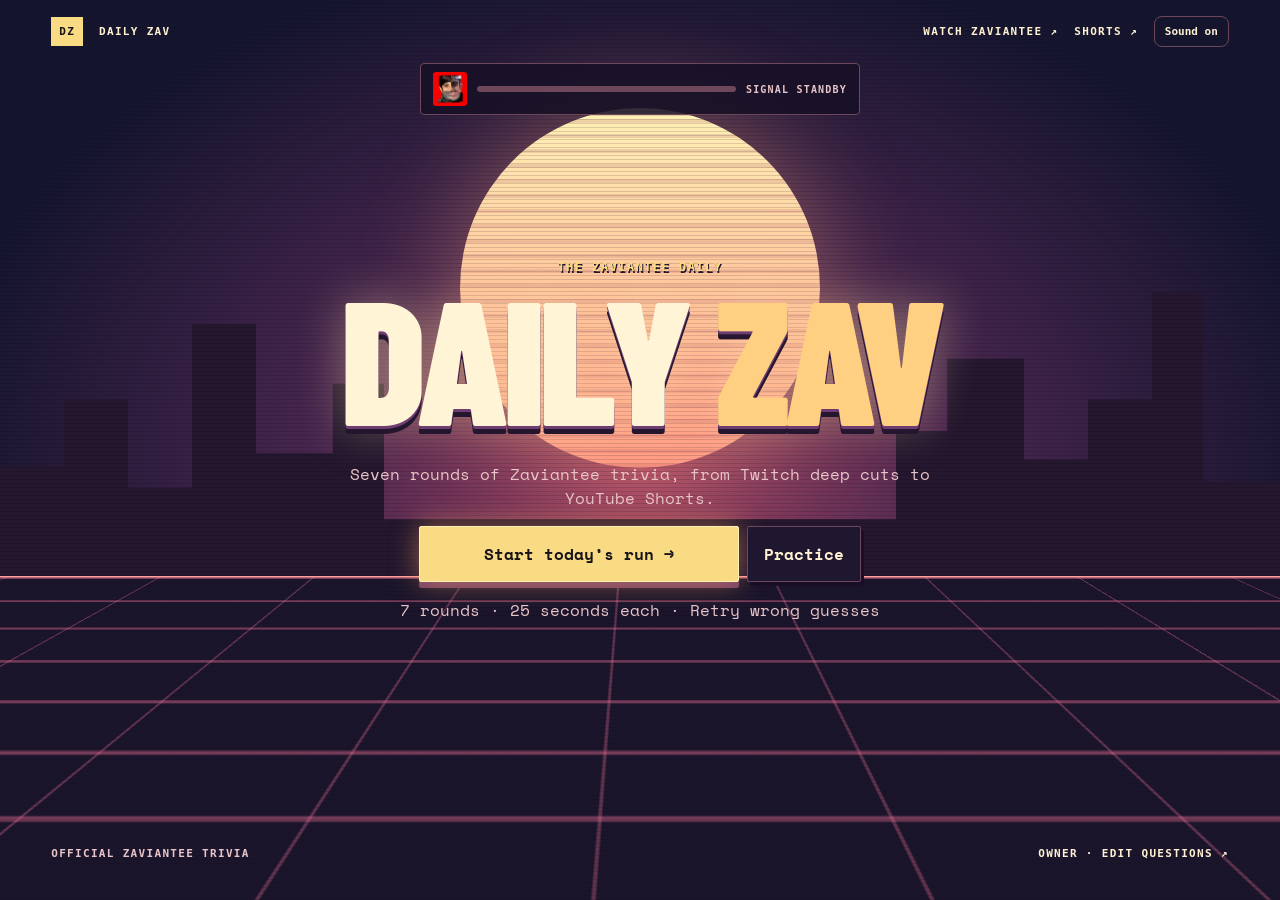
==== index.html @ a3810ff2 "Give all seven daily rounds at least 100 distinct answers" ====
<!doctype html><html lang="en"><head><meta charset="utf-8"><meta name="viewport" content="width=device-width,initial-scale=1"><title>Daily Zav — After Hours</title><link rel="stylesheet" href="styles.css?v=night-run"><link rel="stylesheet" href="arcade.css?v=seven"></head>
<body data-screen="home"><div class="world" aria-hidden="true"><div class="moon"></div><div class="skyline"></div><div class="road"></div></div><header><a href="./" class="brand"><b>DZ</b> DAILY ZAV</a><a href="https://twitch.tv/zaviantee">WATCH ZAVIANTEE ↗</a><a class="shorts-link" href="https://www.youtube.com/@zavianteee/shorts">SHORTS ↗</a><button id="sound" class="alt" type="button">Sound on</button></header>
<main><aside><img src="zaviantee-300x300.png" alt="Zaviantee channel artwork"><div class="onair"><i></i> AFTER HOURS <span>CH 07</span></div><div class="signal"><div id="beam"></div></div><p id="signal">SIGNAL STANDBY</p></aside><div id="round-hud" aria-label="Round progress"></div><article id="stage" aria-label="Daily Zav game"><p>CONNECTING TO THE STUDIO…</p></article></main>
<footer><span>OFFICIAL ZAVIANTEE TRIVIA</span><a href="editor.html">OWNER · EDIT QUESTIONS ↗</a></footer><script src="app.js?v=wide-boards" defer></script></body></html>
---- styles.css ----
:root{color-scheme:dark;--bg:#100e12;--panel:#19151d;--line:#39313d;--lime:#e5fb80;--pink:#ff847e;--muted:#bdb1c2;--ink:#fff6ec}*{box-sizing:border-box}body{margin:0;background:radial-gradient(ellipse at top right,#36202f,transparent 52%),var(--bg);color:var(--ink);font:16px system-ui,sans-serif;min-height:100vh}header,footer,main{max-width:1080px;margin:auto}header,footer{display:flex;justify-content:space-between;align-items:center;gap:16px;padding:22px 5%;font:700 11px ui-monospace,monospace;letter-spacing:.12em}header a,footer a{color:var(--ink);text-decoration:none}.brand b{background:var(--lime);color:#171319;padding:8px;margin-right:8px}main{display:grid;grid-template-columns:240px minmax(0,1fr);gap:16px;padding:30px 5%}aside,article{background:var(--panel);border:1px solid var(--line);border-radius:18px}aside{padding:16px;align-self:start}aside img{width:100%;display:block;border-radius:10px}.onair,.meta,.signal+p,.dots{font:700 12px ui-monospace,monospace;letter-spacing:.12em}.onair{margin:16px 0;display:flex;align-items:center;gap:8px}.onair i{width:8px;height:8px;border-radius:50%;background:var(--pink);box-shadow:0 0 12px var(--pink)}.onair span{margin-left:auto;color:var(--muted)}.signal,.clock{height:6px;background:var(--line);border-radius:6px;overflow:hidden}.signal div,.clock div{height:100%;background:var(--lime);width:0;transition:width .28s}.signal+p,footer,.muted{color:var(--muted)}article{padding:clamp(22px,5vw,54px);min-height:430px}.meta{color:var(--lime);display:flex;justify-content:space-between;gap:8px}h1{font-size:clamp(52px,9vw,100px);letter-spacing:-.09em;line-height:.87;margin:24px 0}h1 em{color:var(--pink);font-style:normal}h2{font-size:clamp(28px,4.4vw,52px);line-height:1.04;letter-spacing:-.045em;margin:24px 0}p{line-height:1.5}button,input{font:inherit;border-radius:8px;padding:13px 16px}button{border:1px solid transparent;background:var(--lime);color:#171319;font-weight:800;cursor:pointer}button:hover{filter:brightness(1.12)}button:active{transform:translateY(1px)}button.alt{background:transparent;color:var(--ink);border-color:var(--line)}input{width:100%;min-width:0;background:#0f0c13;border:1px solid #615668;color:var(--ink)}:focus-visible{outline:2px solid var(--pink);outline-offset:3px}form,.actions{display:flex;gap:8px;flex-wrap:wrap}form input{flex:1;min-width:150px}.dots{display:flex;gap:7px;margin:18px 0}.dots b{flex:1;height:5px;background:var(--line);border-radius:6px}.dots .past{background:var(--pink)}.dots .now{background:var(--lime)}.clock{margin:12px 0}.clock div{transition:none}.clock .low{background:var(--pink)}.reveal{border-left:3px solid var(--lime);padding-left:18px;margin:24px 0;animation:in .25s ease-out}.points{color:var(--lime);font-size:clamp(42px,8vw,76px);font-weight:900;letter-spacing:-.08em;line-height:1}.review{padding:0;list-style:none}.review li{display:flex;justify-content:space-between;gap:10px;border-bottom:1px solid var(--line);padding:10px 0}.review small{display:block;color:var(--muted)}@keyframes in{from{opacity:0;transform:translateY(7px)}}@media(max-width:650px){main{grid-template-columns:1fr;padding-top:8px}aside{display:grid;grid-template-columns:42px 1fr;gap:4px 12px;align-items:center;padding:10px 14px}aside img{grid-row:span 3}.onair,.signal+p{margin:0}.signal+p{font-size:9px}article{min-height:400px}footer{flex-wrap:wrap}}@media(prefers-reduced-motion:reduce){*,*::before{animation:none!important;transition:none!important}}
---- arcade.css ----
@import url('https://fonts.googleapis.com/css2?family=Space+Mono:wght@400;700&family=Barlow+Condensed:wght@700;900&display=swap');
:root { --lime:#f9db83; --pink:#ff827c; --line:#6e475b; --ink:#fff1d2; --muted:#e8c5c8; }
body { isolation:isolate; font-family:"Space Mono",monospace; background:#130f28; }
.world { position:fixed; inset:0; overflow:hidden; z-index:-1; background:radial-gradient(ellipse at 50% 52%,#a94764 0%,#48264e 36%,#15152e 78%); }
.world::after { content:""; position:absolute; inset:0; background:repeating-linear-gradient(transparent 0 3px,#09081924 3px 4px); }
.moon { position:absolute; width:min(34vw,360px); aspect-ratio:1; top:12%; left:50%; translate:-50%; border-radius:50%; background:repeating-linear-gradient(transparent 0 11px,#a750612e 11px 15px),linear-gradient(#fff1b6,#ff9a83); box-shadow:0 0 100px #ffab7866; transition:transform .65s; }
.skyline { position:absolute; inset:29% 0 36%; background:#24172e; clip-path:polygon(0 65%,5% 65%,5% 44%,10% 44%,10% 72%,15% 72%,15% 20%,20% 20%,20% 61%,26% 61%,26% 39%,30% 39%,30% 82%,70% 82%,70% 54%,74% 54%,74% 31%,80% 31%,80% 63%,85% 63%,85% 44%,90% 44%,90% 10%,94% 10%,94% 70%,100% 70%,100% 100%,0 100%); }
.road { position:absolute; inset:64% -35% -75%; overflow:hidden; background:repeating-linear-gradient(90deg,#fb74994d 0 2px,transparent 2px 7%),#1b152c; transform-origin:top center; transform:perspective(240px) rotateX(42deg); border-top:2px solid #ff9f9a; }
.road::before { content:""; position:absolute; inset:-28px 0 0; background:repeating-linear-gradient(#fb749966 0 2px,transparent 2px 28px); animation:drive .66s linear infinite; }
[data-screen=reveal] .moon { transform:translateY(-40px) scale(1.15); }
@keyframes drive { to { transform:translateY(28px); } }
header,footer { max-width:none; padding:16px clamp(12px,4vw,56px); }
header a:nth-child(2) { margin-left:auto; }
header button { font:inherit; padding:8px 10px; }
main { display:block; max-width:780px; padding:0 16px; min-height:calc(100svh - 132px); }
aside { display:flex; gap:10px; align-items:center; background:#171126df; padding:8px 12px; border-radius:4px; margin:0 auto; max-width:440px; }
aside img { display:block; width:34px; border-radius:3px; }
.onair { display:none; }
.signal { flex:1; }
.signal+p { white-space:nowrap; margin:0; font-size:10px; }
#stage { background:none; border:0; min-height:calc(100svh - 188px); padding:28px 0; text-align:center; display:flex; flex-direction:column; align-items:center; justify-content:center; }
#stage .meta { text-shadow:1px 2px #21122e; }
#stage h1 { font:900 clamp(78px,16vw,175px)/.83 "Barlow Condensed",Impact,sans-serif; letter-spacing:-.035em; text-shadow:4px 5px #281434,7px 8px #a14365; margin:10px 0 16px; }
#stage h1 em { color:#ffd082; }
#stage h2 { text-wrap:balance; }
#stage > p { max-width:600px; }
#stage .actions { justify-content:center; }
#stage button { border-radius:2px; box-shadow:3px 4px #180e27; }
#stage button.alt { background:#1f1730; }
#stage .clock,#stage .dots { width:min(100%,540px); }
[data-screen=play] #stage { justify-content:flex-start; }
[data-screen=play] #stage h2 { background:#1c152c; border:1px solid #9d627a; padding:20px; box-shadow:5px 6px #251732; font-size:clamp(22px,4.6vw,36px); }
#stage form { margin-top:auto; width:min(100%,580px); padding:12px; background:#1c152c; border:1px solid #9d627a; }
#stage input[aria-invalid=true] { border-color:var(--pink); }
#answer-status { min-height:1.5em; color:#ffb4a8; margin:8px 0 0; font-size:13px; text-shadow:1px 2px #21122e; }
#stage .reveal { border:0; padding:28px; min-width:min(100%,340px); background:#1c152ce8; box-shadow:0 0 50px #fe938354; }
#stage .reveal h2 { margin-top:0; }
#stage .jackpot { box-shadow:0 0 75px #ffc66f99,inset 0 0 25px #ffc66f55; }
#stage .rare,#stage .jackpot { position:relative; animation:rare-hit .55s cubic-bezier(.16,1,.3,1) both; }
#stage .rare { box-shadow:0 0 55px #ff8fabaa; }
#stage .jackpot .points { color:#fff4b8; text-shadow:0 0 18px #ffbf58; }
#stage .jackpot::after { content:""; position:absolute; inset:-12px; border:2px solid #ffd97a; pointer-events:none; animation:signal-ring .75s ease-out both; }
.signal div { transition:width .65s cubic-bezier(.16,1,.3,1); }
@keyframes rare-hit { from { opacity:.4; transform:translateY(22px) scale(.88); } to { opacity:1; transform:none; } }
@keyframes signal-ring { from { opacity:.8; transform:scale(.93); } to { opacity:0; transform:scale(1.19); } }
#stage .review { width:100%; background:#1c152c; padding:12px 20px; text-align:left; }
@media(max-width:550px) { header { letter-spacing:0; gap:8px; } #stage form { flex-wrap:nowrap; } #stage form input { min-width:0; } }
@media(prefers-reduced-motion:reduce) { .road::before { animation:none; } }
.answer-board { width:min(100%,620px); margin:14px 0; text-align:left; background:#171125f5; border:1px solid #98647b; border-radius:5px; overflow:hidden; }
.answer-board summary { display:flex; justify-content:space-between; align-items:center; gap:12px; padding:14px 16px; cursor:pointer; font-weight:700; }
.answer-board summary span::before { content:"＋ "; color:var(--lime); }
.answer-board[open] summary span::before { content:"− "; }
.answer-board small,.board-count { color:var(--muted); }
.board-content { padding:0 16px 16px; }
.board-content h3 { margin-top:0; font-size:15px; }
.board-controls { display:flex; gap:12px; flex-wrap:wrap; }
.board-controls label { flex:1 1 180px; font-size:12px; }
.board-controls input,.board-controls select { display:block; margin-top:5px; width:100%; padding:8px; font:inherit; }
.answer-board ul { margin:0 0 14px; padding:0; list-style:none; }
.answer-board li { display:flex; justify-content:space-between; gap:10px; padding:8px 0; border-bottom:1px solid #50334b; font-size:13px; }
.answer-board li span { overflow-wrap:anywhere; }
.answer-board strong { white-space:nowrap; color:#e8c5c8; }
.answer-board strong[data-tier="100"],.your-pick { color:#ffe18a!important; }
.answer-board strong[data-tier="70"] { color:#ffa9cd; }
.answer-board .answer-scroll { max-height:min(42svh,360px); overflow:auto; overscroll-behavior:contain; scrollbar-color:#bf7292 #21152d; scrollbar-gutter:stable; padding-right:10px; }
.answer-scroll li:nth-child(odd) { background:#ffffff05; }
.score-track { display:flex; gap:16px; margin:18px 0; }
.score-column { display:grid; gap:4px; justify-items:center; min-width:48px; }
.score-rail { height:72px; width:14px; display:flex; align-items:flex-end; background:#241b32; border:1px solid var(--line); }
.score-rail i { width:100%; height:var(--level); background:linear-gradient(#ffdb85,#e96a97); transform-origin:bottom; animation:score-rise .65s ease-out both; }
.score-column small { color:var(--muted); }
@keyframes score-rise { from { transform:scaleY(0); } }
#stage .reveal { position:relative; isolation:isolate; width:min(92%,420px); border:1px solid #f2b4a266; }
#stage .reveal h2 { font-family:"Barlow Condensed",Impact,sans-serif; text-transform:uppercase; letter-spacing:.045em; }
#stage .reveal.jackpot { border-color:#ffd87e; background:radial-gradient(ellipse at top,#604125,#1c152c 68%); }
.signal-burst { position:absolute; inset:0; pointer-events:none; }
.signal-burst i { position:absolute; left:50%; top:52%; width:5px; height:5px; background:#ffe087; box-shadow:0 0 10px #ff915d; animation:spark-out .85s var(--delay) ease-out both; }
.signal-burst i:nth-child(3n) { background:#ff85ba; }
@keyframes spark-out { from { opacity:0; transform:translate(0,0) scale(.6); } 14% { opacity:1; } to { opacity:0; transform:translate(var(--x),var(--y)) rotate(110deg) scale(.2); } }
#stage #next { margin-top:4px; min-width:180px; }
@media(max-width:420px) { header { flex-wrap:wrap; } header a:nth-child(2) { margin-left:0; } header #sound { margin-left:auto; } }
#round-hud { display:flex; justify-content:center; gap:7px; margin:12px auto 0; }
#round-hud:empty { display:none; }
#round-hud span { width:32px; height:26px; display:grid; place-items:center; border:1px solid #997084; background:#21152e; color:#dbc8dc; font-size:11px; }
#round-hud .current { color:#1b152a; background:#ffd982; border-color:#fff0b5; box-shadow:0 0 14px #ffc36c88; }
#round-hud .hit { background:#b25681; color:#fff; }
#round-hud .rare-hit { background:#ffdb85; color:#201629; }
#round-hud .miss { color:#bda9c3; border-style:dashed; }
#stage .dots { display:none; }
#stage h1 { color:#fff4d6; text-shadow:0 3px #703d73,0 8px #251630,0 0 48px #ffe2a666; }
[data-screen=home] #stage { padding-bottom:72px; }
[data-screen=home] #stage .actions button:first-child { min-width:min(84vw,320px); min-height:56px; border:1px solid #fff0b8; box-shadow:0 0 28px #ffa65f80,0 6px #744064; }
[data-screen=play] #stage { min-height:calc(100svh - 218px); }
[data-screen=play] #stage h2 { width:min(100%,620px); border-top:3px solid #f6c085; padding:clamp(16px,4vw,32px); background:linear-gradient(150deg,#34203b,#171128 74%); }
#stage #time { color:#ffda8d; min-width:4ch; text-align:right; }
#stage .clock { height:8px; border:1px solid #99677e; background:#22152e; }
#stage .clock div { background:linear-gradient(90deg,#ff78a5,#ffdc84); }
#stage .clock .low { background:#ff7b83; }
#stage form:focus-within { box-shadow:0 0 24px #ffa0715c; }
.board-source { display:inline-block; margin:8px 0 0; color:var(--lime); font-size:12px; }
.score-track { max-width:100%; flex-wrap:wrap; justify-content:center; }
@media(max-width:500px) { #round-hud span { width:28px; } .score-track { gap:8px; } .score-column { min-width:32px; } }
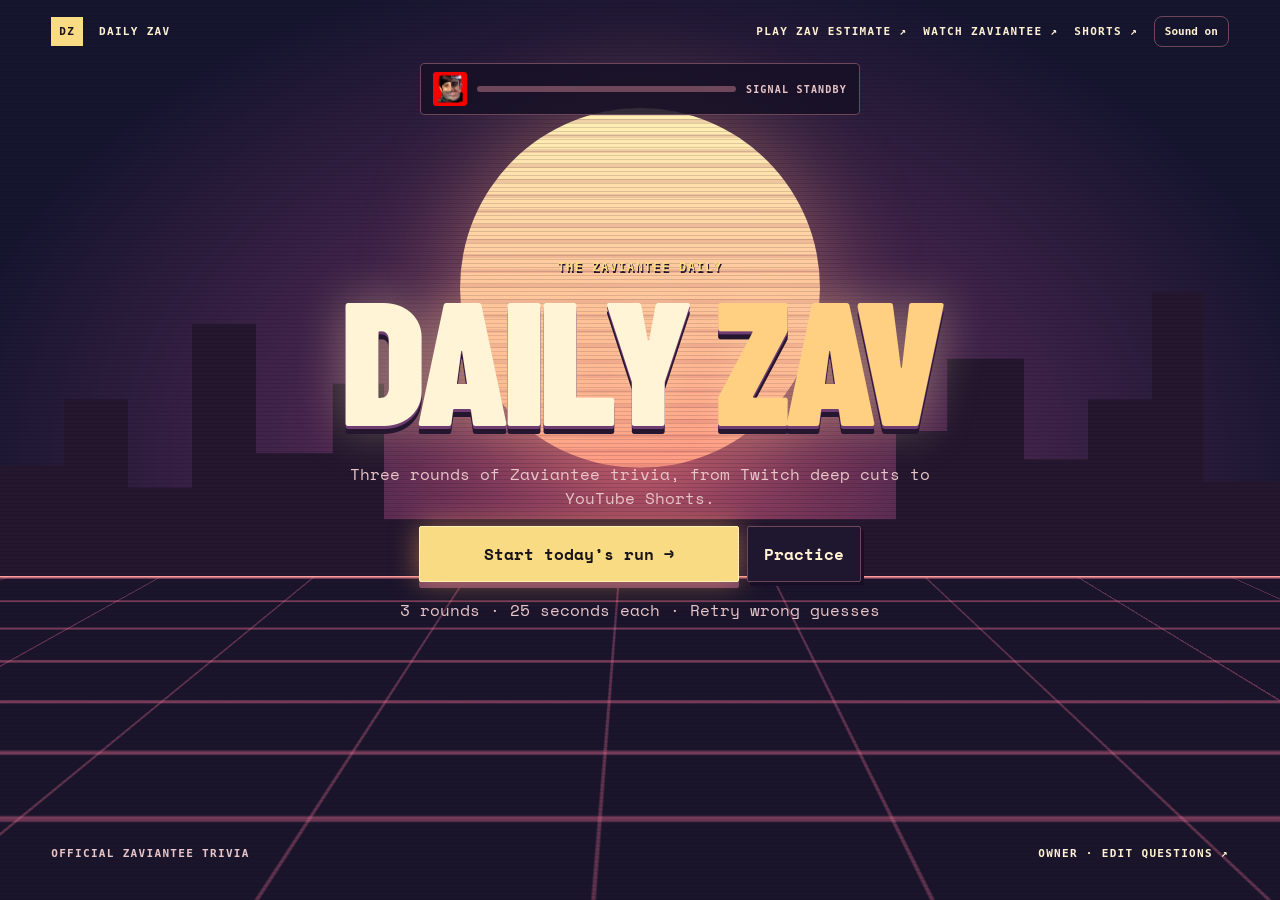
==== commit 4b2b0109: "Add Zav Estimate and keep three rarity rounds" ====
--- a/index.html
+++ b/index.html
@@ -1,4 +1,4 @@
 <!doctype html><html lang="en"><head><meta charset="utf-8"><meta name="viewport" content="width=device-width,initial-scale=1"><title>Daily Zav — After Hours</title><link rel="stylesheet" href="styles.css?v=night-run"><link rel="stylesheet" href="arcade.css?v=seven"></head>
-<body data-screen="home"><div class="world" aria-hidden="true"><div class="moon"></div><div class="skyline"></div><div class="road"></div></div><header><a href="./" class="brand"><b>DZ</b> DAILY ZAV</a><a href="https://twitch.tv/zaviantee">WATCH ZAVIANTEE ↗</a><a class="shorts-link" href="https://www.youtube.com/@zavianteee/shorts">SHORTS ↗</a><button id="sound" class="alt" type="button">Sound on</button></header>
+<body data-screen="home"><div class="world" aria-hidden="true"><div class="moon"></div><div class="skyline"></div><div class="road"></div></div><header><a href="./" class="brand"><b>DZ</b> DAILY ZAV</a><a href="estimate.html">PLAY ZAV ESTIMATE ↗</a><a href="https://twitch.tv/zaviantee">WATCH ZAVIANTEE ↗</a><a class="shorts-link" href="https://www.youtube.com/@zavianteee/shorts">SHORTS ↗</a><button id="sound" class="alt" type="button">Sound on</button></header>
 <main><aside><img src="zaviantee-300x300.png" alt="Zaviantee channel artwork"><div class="onair"><i></i> AFTER HOURS <span>CH 07</span></div><div class="signal"><div id="beam"></div></div><p id="signal">SIGNAL STANDBY</p></aside><div id="round-hud" aria-label="Round progress"></div><article id="stage" aria-label="Daily Zav game"><p>CONNECTING TO THE STUDIO…</p></article></main>
-<footer><span>OFFICIAL ZAVIANTEE TRIVIA</span><a href="editor.html">OWNER · EDIT QUESTIONS ↗</a></footer><script src="app.js?v=wide-boards" defer></script></body></html>
+<footer><span>OFFICIAL ZAVIANTEE TRIVIA</span><a href="editor.html">OWNER · EDIT QUESTIONS ↗</a></footer><script src="app.js?v=two-games" defer></script></body></html>
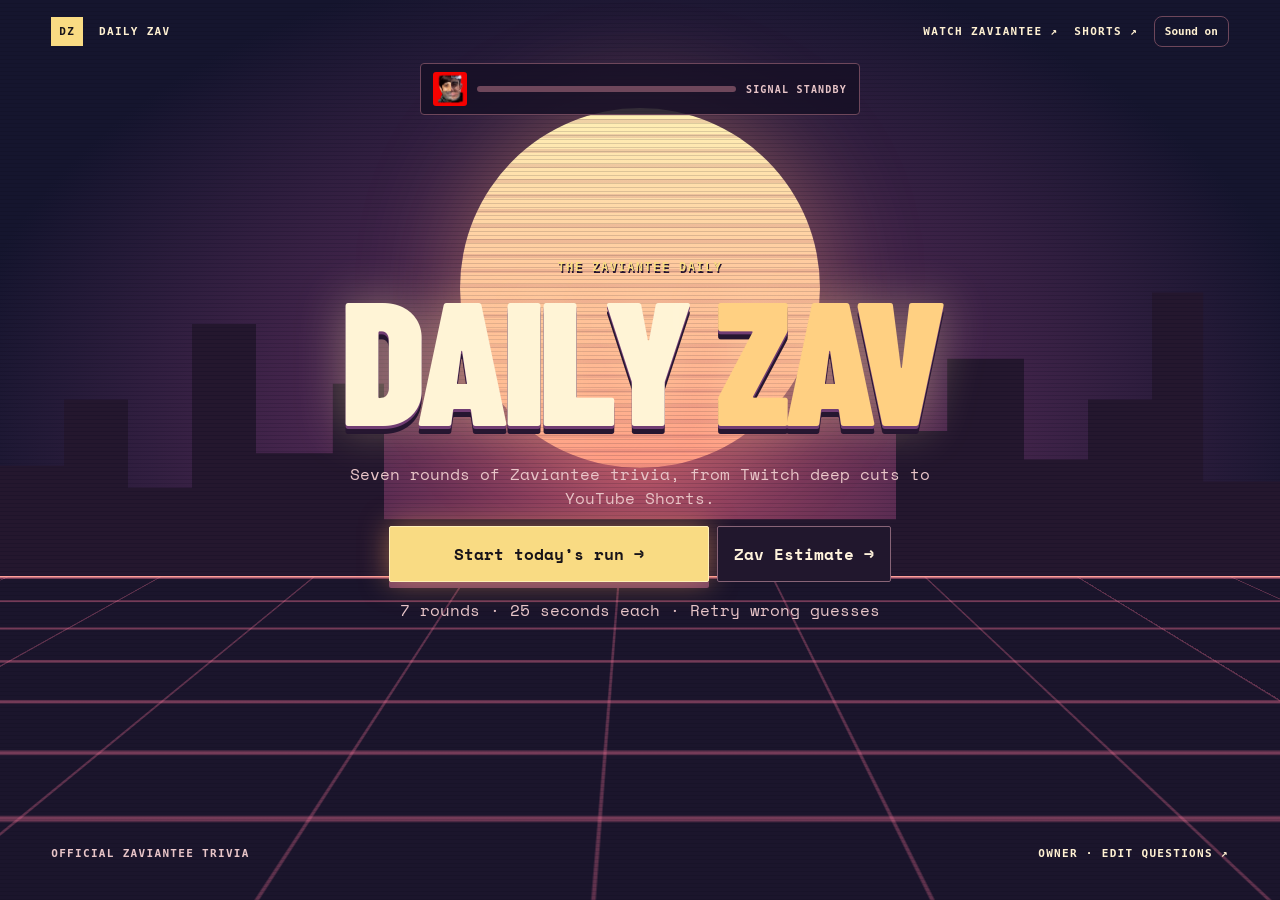
==== commit 09999081: "Add seven varied estimates, calculator, and green game layout" ====
--- a/index.html
+++ b/index.html
@@ -1,4 +1,4 @@
-<!doctype html><html lang="en"><head><meta charset="utf-8"><meta name="viewport" content="width=device-width,initial-scale=1"><title>Daily Zav — After Hours</title><link rel="stylesheet" href="styles.css?v=night-run"><link rel="stylesheet" href="arcade.css?v=seven"></head>
-<body data-screen="home"><div class="world" aria-hidden="true"><div class="moon"></div><div class="skyline"></div><div class="road"></div></div><header><a href="./" class="brand"><b>DZ</b> DAILY ZAV</a><a href="estimate.html">PLAY ZAV ESTIMATE ↗</a><a href="https://twitch.tv/zaviantee">WATCH ZAVIANTEE ↗</a><a class="shorts-link" href="https://www.youtube.com/@zavianteee/shorts">SHORTS ↗</a><button id="sound" class="alt" type="button">Sound on</button></header>
+<!doctype html><html lang="en"><head><meta charset="utf-8"><meta name="viewport" content="width=device-width,initial-scale=1"><title>Daily Zav — After Hours</title><link rel="stylesheet" href="styles.css?v=night-run"><link rel="stylesheet" href="arcade.css?v=seven-estimates"></head>
+<body data-screen="home"><div class="world" aria-hidden="true"><div class="moon"></div><div class="skyline"></div><div class="road"></div></div><header><a href="./" class="brand"><b>DZ</b> DAILY ZAV</a><a href="https://twitch.tv/zaviantee">WATCH ZAVIANTEE ↗</a><a class="shorts-link" href="https://www.youtube.com/@zavianteee/shorts">SHORTS ↗</a><button id="sound" class="alt" type="button">Sound on</button></header>
 <main><aside><img src="zaviantee-300x300.png" alt="Zaviantee channel artwork"><div class="onair"><i></i> AFTER HOURS <span>CH 07</span></div><div class="signal"><div id="beam"></div></div><p id="signal">SIGNAL STANDBY</p></aside><div id="round-hud" aria-label="Round progress"></div><article id="stage" aria-label="Daily Zav game"><p>CONNECTING TO THE STUDIO…</p></article></main>
-<footer><span>OFFICIAL ZAVIANTEE TRIVIA</span><a href="editor.html">OWNER · EDIT QUESTIONS ↗</a></footer><script src="app.js?v=two-games" defer></script></body></html>
+<footer><span>OFFICIAL ZAVIANTEE TRIVIA</span><a href="editor.html">OWNER · EDIT QUESTIONS ↗</a></footer><script src="app.js?v=seven-estimates" defer></script></body></html>
--- a/arcade.css
+++ b/arcade.css
@@ -100,3 +100,5 @@
 .board-source { display:inline-block; margin:8px 0 0; color:var(--lime); font-size:12px; }
 .score-track { max-width:100%; flex-wrap:wrap; justify-content:center; }
 @media(max-width:500px) { #round-hud span { width:28px; } .score-track { gap:8px; } .score-column { min-width:32px; } }
+.estimate-action { display:inline-grid; place-items:center; padding:12px 16px; border:1px solid #886477; background:#21172d; color:#fff3dc; font-weight:700; text-decoration:none; border-radius:2px; }
+.estimate-action:hover { background:#3b2745; }
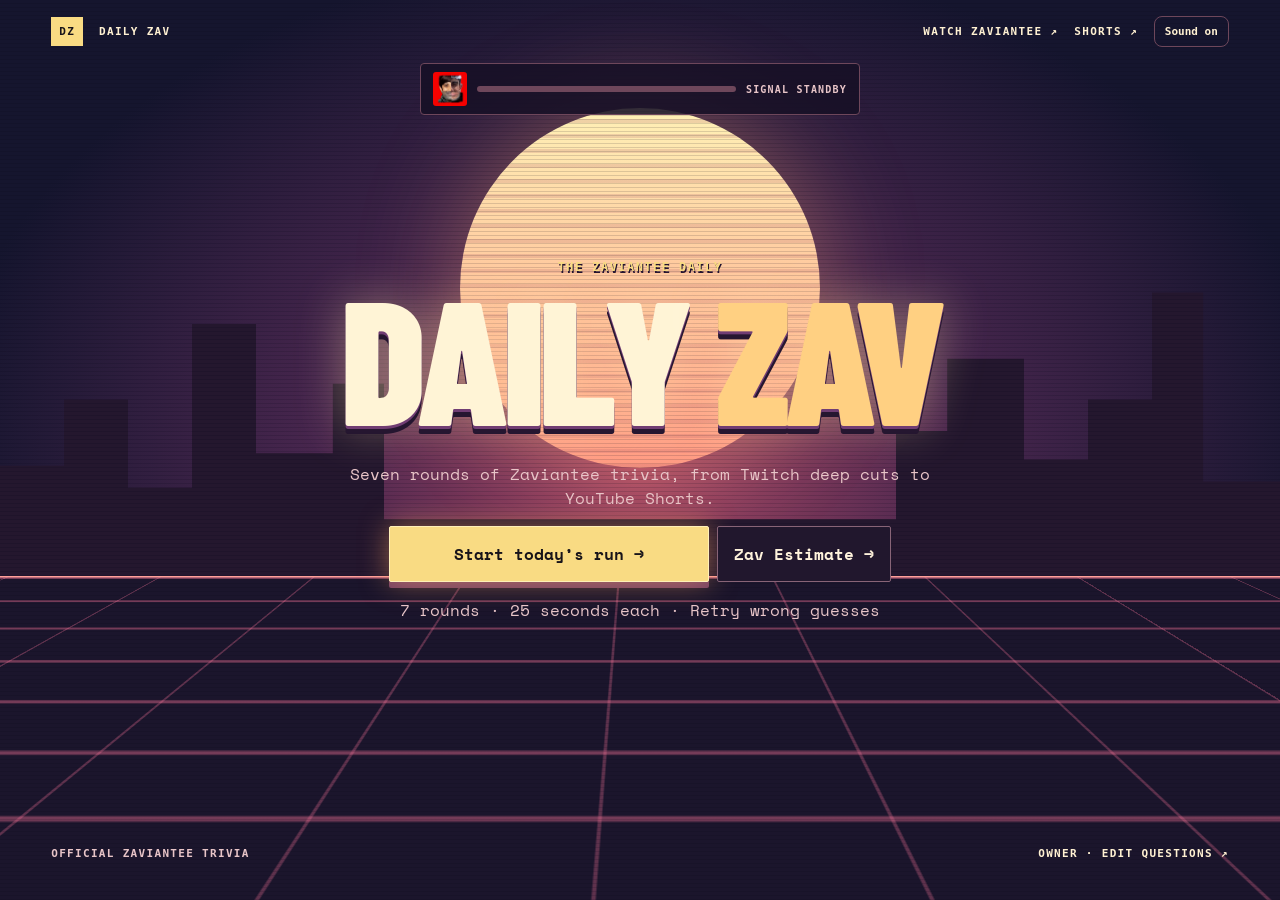
==== commit 69f12aed: "Add community rounds and reveal answer boards after the final round" ====
--- a/index.html
+++ b/index.html
@@ -1,4 +1,4 @@
 <!doctype html><html lang="en"><head><meta charset="utf-8"><meta name="viewport" content="width=device-width,initial-scale=1"><title>Daily Zav — After Hours</title><link rel="stylesheet" href="styles.css?v=night-run"><link rel="stylesheet" href="arcade.css?v=seven-estimates"></head>
 <body data-screen="home"><div class="world" aria-hidden="true"><div class="moon"></div><div class="skyline"></div><div class="road"></div></div><header><a href="./" class="brand"><b>DZ</b> DAILY ZAV</a><a href="https://twitch.tv/zaviantee">WATCH ZAVIANTEE ↗</a><a class="shorts-link" href="https://www.youtube.com/@zavianteee/shorts">SHORTS ↗</a><button id="sound" class="alt" type="button">Sound on</button></header>
 <main><aside><img src="zaviantee-300x300.png" alt="Zaviantee channel artwork"><div class="onair"><i></i> AFTER HOURS <span>CH 07</span></div><div class="signal"><div id="beam"></div></div><p id="signal">SIGNAL STANDBY</p></aside><div id="round-hud" aria-label="Round progress"></div><article id="stage" aria-label="Daily Zav game"><p>CONNECTING TO THE STUDIO…</p></article></main>
-<footer><span>OFFICIAL ZAVIANTEE TRIVIA</span><a href="editor.html">OWNER · EDIT QUESTIONS ↗</a></footer><script src="app.js?v=seven-estimates" defer></script></body></html>
+<footer><span>OFFICIAL ZAVIANTEE TRIVIA</span><a href="editor.html">OWNER · EDIT QUESTIONS ↗</a></footer><script src="app.js?v=mod-team" defer></script></body></html>
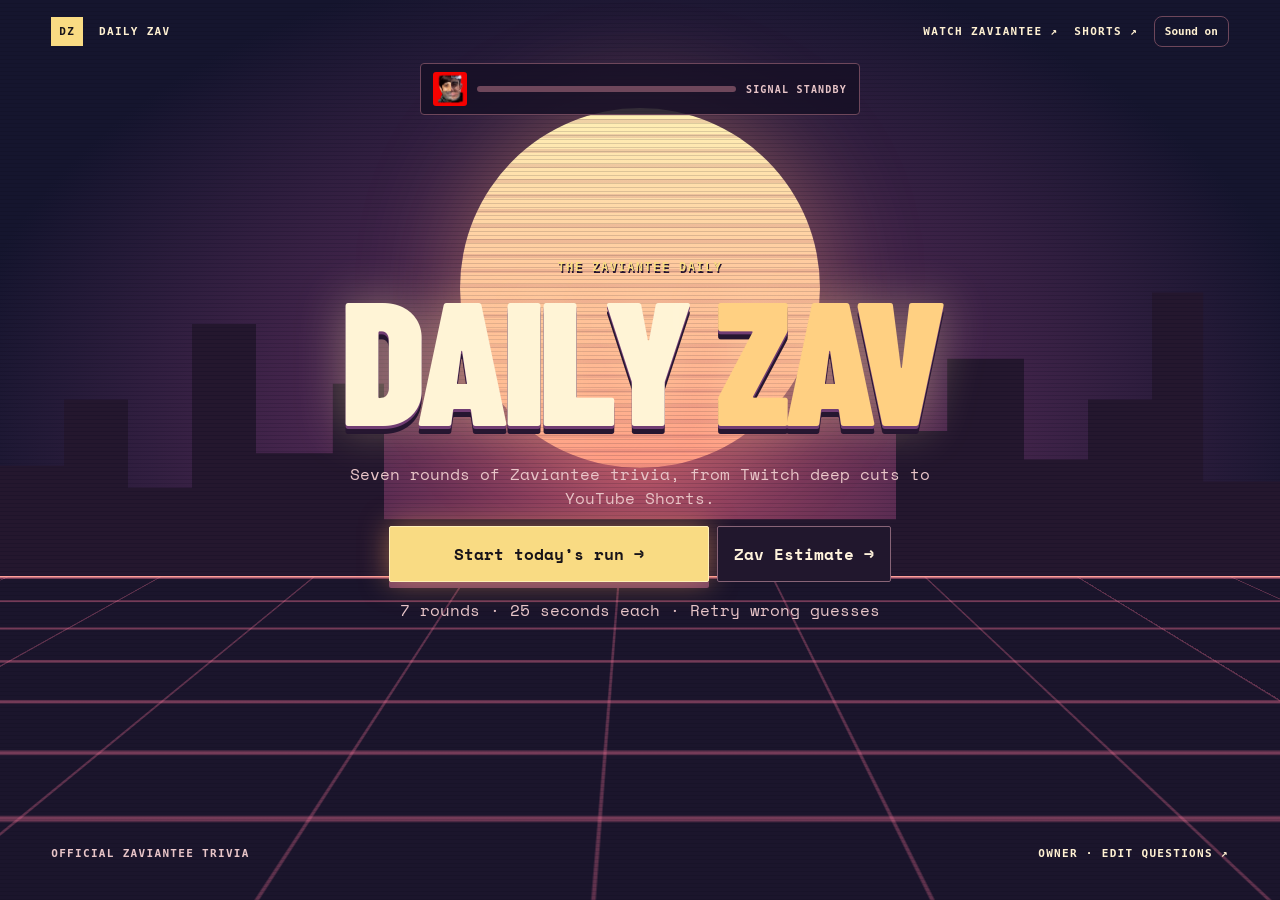
==== commit ff29d1fa: "Refresh the viewer jackpot and add a Twitch character round" ====
--- a/index.html
+++ b/index.html
@@ -1,4 +1,4 @@
 <!doctype html><html lang="en"><head><meta charset="utf-8"><meta name="viewport" content="width=device-width,initial-scale=1"><title>Daily Zav — After Hours</title><link rel="stylesheet" href="styles.css?v=night-run"><link rel="stylesheet" href="arcade.css?v=seven-estimates"></head>
 <body data-screen="home"><div class="world" aria-hidden="true"><div class="moon"></div><div class="skyline"></div><div class="road"></div></div><header><a href="./" class="brand"><b>DZ</b> DAILY ZAV</a><a href="https://twitch.tv/zaviantee">WATCH ZAVIANTEE ↗</a><a class="shorts-link" href="https://www.youtube.com/@zavianteee/shorts">SHORTS ↗</a><button id="sound" class="alt" type="button">Sound on</button></header>
 <main><aside><img src="zaviantee-300x300.png" alt="Zaviantee channel artwork"><div class="onair"><i></i> AFTER HOURS <span>CH 07</span></div><div class="signal"><div id="beam"></div></div><p id="signal">SIGNAL STANDBY</p></aside><div id="round-hud" aria-label="Round progress"></div><article id="stage" aria-label="Daily Zav game"><p>CONNECTING TO THE STUDIO…</p></article></main>
-<footer><span>OFFICIAL ZAVIANTEE TRIVIA</span><a href="editor.html">OWNER · EDIT QUESTIONS ↗</a></footer><script src="app.js?v=mod-team" defer></script></body></html>
+<footer><span>OFFICIAL ZAVIANTEE TRIVIA</span><a href="editor.html">OWNER · EDIT QUESTIONS ↗</a></footer><script src="app.js?v=character-round" defer></script></body></html>
